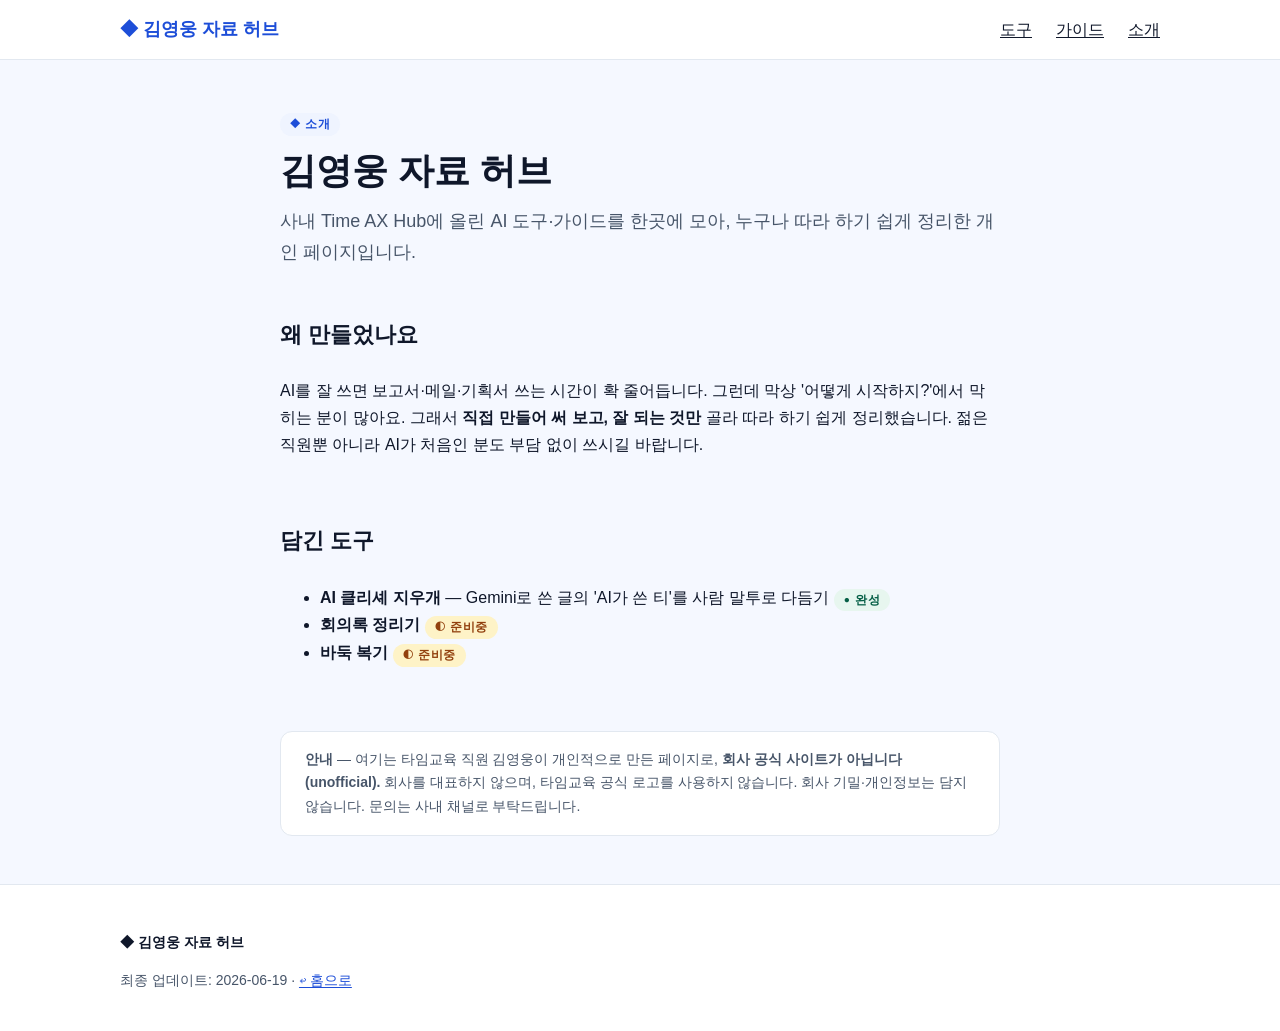
==== about.html @ 4eca7b5b "feat: 김영웅 자료 허브 v1 — 홈·AI클리셰지우개·가이드·소개 (Time AX Hub 연계·비공식)" ====
<!DOCTYPE html>
<html lang="ko">
<head>
<meta charset="UTF-8">
<meta name="viewport" content="width=device-width, initial-scale=1">
<title>소개 — 김영웅 자료 허브</title>
<meta name="description" content="김영웅 자료 허브 소개. 사내 Time AX Hub에 올린 AI 도구·가이드를 한곳에 모은 개인 페이지(비공식).">
<link rel="icon" href="assets/img/logo-wordmark.svg" type="image/svg+xml">
<link rel="stylesheet" href="assets/css/style.css">
</head>
<body>

<header class="nav">
  <div class="container" style="display:flex;align-items:center;justify-content:space-between;width:100%;">
    <a class="is-button" href="index.html" aria-label="김영웅 자료 허브 홈">◆ 김영웅 자료 허브</a>
    <nav>
      <button class="nav__toggle" aria-label="메뉴 열기" aria-expanded="false" aria-controls="navMenu">☰</button>
      <div class="nav__menu" id="navMenu">
        <a href="index.html#tools">도구</a>
        <a href="guide.html">가이드</a>
        <a href="about.html">소개</a>
      </div>
    </nav>
  </div>
</header>

<main>
  <div class="reading">
    <section>
      <span class="badge badge--primary"><span class="badge__icon">◆</span>소개</span>
      <h1 class="display" style="margin-top:12px;">김영웅 자료 허브</h1>
      <p style="color:var(--sub);font-size:var(--fs-h3);margin:0;">사내 Time AX Hub에 올린 AI 도구·가이드를 한곳에 모아, 누구나 따라 하기 쉽게 정리한 개인 페이지입니다.</p>
    </section>

    <section style="padding-top:0;">
      <h2 class="section-title">왜 만들었나요</h2>
      <p>AI를 잘 쓰면 보고서·메일·기획서 쓰는 시간이 확 줄어듭니다. 그런데 막상 '어떻게 시작하지?'에서 막히는 분이 많아요. 그래서 <b>직접 만들어 써 보고, 잘 되는 것만</b> 골라 따라 하기 쉽게 정리했습니다. 젊은 직원뿐 아니라 AI가 처음인 분도 부담 없이 쓰시길 바랍니다.</p>
    </section>

    <section style="padding-top:0;">
      <h2 class="section-title">담긴 도구</h2>
      <ul>
        <li><b>AI 클리셰 지우개</b> — Gemini로 쓴 글의 'AI가 쓴 티'를 사람 말투로 다듬기 <span class="badge badge--success"><span class="badge__icon">●</span>완성</span></li>
        <li><b>회의록 정리기</b> <span class="badge badge--warn"><span class="badge__icon">◐</span>준비중</span></li>
        <li><b>바둑 복기</b> <span class="badge badge--warn"><span class="badge__icon">◐</span>준비중</span></li>
      </ul>
    </section>

    <section style="padding-top:0;">
      <div class="identity">
        <b>안내</b> — 여기는 타임교육 직원 김영웅이 개인적으로 만든 페이지로, <b>회사 공식 사이트가 아닙니다(unofficial).</b> 회사를 대표하지 않으며, 타임교육 공식 로고를 사용하지 않습니다. 회사 기밀·개인정보는 담지 않습니다. 문의는 사내 채널로 부탁드립니다.
      </div>
    </section>
  </div>
</main>

<footer>
  <div class="container">
    <p><b>◆ 김영웅 자료 허브</b></p>
    <p class="gov">최종 업데이트: 2026-06-19 · <a href="index.html">↩ 홈으로</a></p>
  </div>
</footer>

<script src="assets/js/main.js"></script>
</body>
</html>
---- assets/css/style.css ----
/* =============================================================
   김영웅 자료 허브 — 디자인 시스템 토큰 v1.0 (2026-06-19)
   Time AX Hub 파랑 SaaS 패밀리룩 이식판
   - 색약 안전: 모든 의미색은 색+글자라벨+모양 병기를 전제(아래 유틸 참조)
   - 정적 사이트용: 빌드툴 없이 GitHub Pages에 그대로 업로드
   - 대비 검증: 모든 텍스트/배경 쌍 WCAG AA 이상(별도 검증표 통과)
   ============================================================= */

:root {
  /* ---------- 1. 브랜드 / 색 팔레트 ---------- */
  --primary:        #2563EB;
  --primary-deep:   #1D4ED8;
  --primary-soft:   #EFF4FF;
  --secondary:      #7C3AED;
  --secondary-soft: #F3EEFE;

  --bg:             #F5F8FF;
  --surface:        #FFFFFF;
  --ink:            #0F172A;
  --sub:            #475569;
  --line:           #E2E8F0;

  --success:        #047857;
  --success-soft:   #E7F6EF;
  --success-ink:    #065F46;
  --warn:           #B45309;
  --warn-soft:      #FEF3C7;
  --warn-ink:       #92400E;
  --danger:         #B91C1C;
  --danger-soft:    #FEE2E2;

  /* ---------- 2. 폰트 스택 ---------- */
  --font-sans:
    -apple-system, BlinkMacSystemFont,
    "Apple SD Gothic Neo",
    "Segoe UI", "Malgun Gothic", "맑은 고딕",
    "Noto Sans KR", Roboto,
    "Helvetica Neue", Arial, sans-serif;
  --font-mono:
    "SFMono-Regular", "SF Mono", Consolas,
    "D2Coding", "Noto Sans Mono", "Courier New", monospace;

  /* ---------- 3. 타이포 스케일 ---------- */
  --fs-display: 2.25rem;
  --fs-h1:      1.75rem;
  --fs-h2:      1.375rem;
  --fs-h3:      1.125rem;
  --fs-body:    1rem;
  --fs-sm:      0.875rem;
  --fs-xs:      0.75rem;

  --lh-tight:   1.3;
  --lh-base:    1.7;
  --fw-reg:     400;
  --fw-med:     500;
  --fw-semi:    600;
  --fw-bold:    700;
  --ls-kicker:  0.04em;

  /* ---------- 4. 간격 ---------- */
  --sp-1: 4px;  --sp-2: 8px;  --sp-3: 12px; --sp-4: 16px;
  --sp-5: 24px; --sp-6: 32px; --sp-7: 48px; --sp-8: 64px;

  /* ---------- 5. 라운드 ---------- */
  --r-sm:   8px;
  --r-md:   12px;
  --r-lg:   16px;
  --r-xl:   24px;
  --r-pill: 999px;

  /* ---------- 6. 그림자 ---------- */
  --sh-sm:  0 1px 2px rgba(15, 23, 42, .06);
  --sh-md:  0 4px 12px rgba(15, 23, 42, .08);
  --sh-lg:  0 10px 28px rgba(37, 99, 235, .10);
  --sh-focus: 0 0 0 3px rgba(37, 99, 235, .35);

  /* ---------- 7. 레이아웃 ---------- */
  --container: 1080px;
  --reading:   760px;
  --nav-h:     60px;
  --ease:      cubic-bezier(.2, .7, .2, 1);
  --dur:       .18s;
}

/* ===== 기본 리셋 + 베이스 ===== */
*, *::before, *::after { box-sizing: border-box; }
html { -webkit-text-size-adjust: 100%; }
body {
  margin: 0;
  background: var(--bg);
  color: var(--ink);
  font-family: var(--font-sans);
  font-size: var(--fs-body);
  line-height: var(--lh-base);
  -webkit-font-smoothing: antialiased;
}
a { color: var(--primary-deep); text-underline-offset: 2px; }
a:hover { color: var(--primary); }

/* ===== 카드 ===== */
.card {
  background: var(--surface);
  border: 1px solid var(--line);
  border-radius: var(--r-lg);
  box-shadow: var(--sh-sm);
  padding: var(--sp-5);
  transition: box-shadow var(--dur) var(--ease), transform var(--dur) var(--ease);
}
.card--feature { border-top: 3px solid var(--primary); }

/* ===== 버튼 ===== */
.btn {
  display: inline-flex; align-items: center; gap: var(--sp-2);
  padding: 10px 18px;
  border-radius: var(--r-md);
  font: var(--fw-semi) var(--fs-body)/1 var(--font-sans);
  cursor: pointer; border: 1px solid transparent;
  text-decoration: none;
  transition: background var(--dur) var(--ease), box-shadow var(--dur) var(--ease);
}
.btn--primary { background: var(--primary); color: #fff; }
.btn--primary:hover { background: var(--primary-deep); box-shadow: var(--sh-md); }
.btn--ghost { background: var(--surface); color: var(--primary-deep); border-color: var(--line); }
.btn--ghost:hover { background: var(--primary-soft); }

/* ===== 배지 (색+라벨+모양) ===== */
.badge {
  display: inline-flex; align-items: center; gap: 5px;
  padding: 3px 10px; border-radius: var(--r-pill);
  font-size: var(--fs-xs); font-weight: var(--fw-semi);
  letter-spacing: var(--ls-kicker); line-height: 1.4;
}
.badge__icon { font-size: 0.85em; }
.badge--primary { background: var(--primary-soft); color: var(--primary-deep); }
.badge--success { background: var(--success-soft); color: var(--success-ink); }
.badge--warn    { background: var(--warn-soft);    color: var(--warn-ink); }
.badge--danger  { background: var(--danger-soft);  color: var(--danger); }

/* ===== 카테고리 탭 ===== */
.tab {
  padding: 8px 16px; border-radius: var(--r-pill);
  font-size: var(--fs-sm); font-weight: var(--fw-med);
  color: var(--sub); background: transparent; border: 1px solid var(--line);
}
.tab[aria-current="true"] { color: #fff; background: var(--primary); border-color: var(--primary); }

/* ===== 아이콘 타일 ===== */
.icon-tile {
  width: 56px; height: 56px; border-radius: var(--r-md);
  display: grid; place-items: center;
  background: var(--primary-soft); color: var(--primary-deep);
}
.icon-tile svg { width: 28px; height: 28px; stroke: currentColor; fill: none; stroke-width: 2; }
.icon-tile--secondary { background: var(--secondary-soft); color: var(--secondary); }

@media (prefers-reduced-motion: reduce) {
  * { transition: none !important; }
}

/* =========================================================
   보강 블록 — 검증 반영(반응형·접근성·동선). 토큰 아래 append.
   ========================================================= */

/* [A] 컨테이너 래퍼 + 가로 스크롤 봉인 */
.container { width:100%; max-width:var(--container); margin-inline:auto; padding-inline:20px; }
.reading   { width:100%; max-width:var(--reading);   margin-inline:auto; padding-inline:20px; }
html, body { overflow-x:hidden; }
img, svg, video, table { max-width:100%; }

/* [B] pre 프롬프트 박스 — 가로 스크롤 제거 */
pre {
  white-space:pre-wrap; word-break:break-word; overflow-wrap:anywhere;
  max-width:100%; overflow-x:auto; -webkit-overflow-scrolling:touch;
  font-family:var(--font-mono); font-size:var(--fs-sm); line-height:1.6;
  background:var(--primary-soft); border:1px solid var(--line);
  border-radius:var(--r-md); padding:var(--sp-4); margin:0;
}

/* [C] 링크 기본 밑줄 */
a { text-decoration:underline; }
.btn, .nav__menu a.is-button, .nav a.is-button { text-decoration:none; }

/* [D] focus outline 병기 */
:focus-visible { outline:3px solid var(--primary); outline-offset:2px; box-shadow:var(--sh-focus); }

/* [E] 반응형 타이포 — 한글 어절 줄바꿈 */
.display { font-size:clamp(1.6rem, 5.2vw, 2.25rem); line-height:var(--lh-tight); word-break:keep-all; font-weight:var(--fw-bold); margin:0 0 var(--sp-3); }
h2 { word-break:keep-all; }

/* [F] 카드 그리드 */
.grid { display:grid; gap:var(--sp-5); grid-template-columns:repeat(auto-fit, minmax(min(100%,280px),1fr)); }

/* [G] 히어로 2단 → 폰 1단 */
.hero { display:grid; grid-template-columns:1.1fr .9fr; gap:var(--sp-6); padding:var(--sp-7); border-radius:var(--r-xl); background:linear-gradient(135deg,#EFF4FF,#F5F8FF); border:1px solid var(--line); align-items:center; }
.hero__cta { display:flex; flex-wrap:wrap; gap:var(--sp-3); margin-top:var(--sp-5); }

/* [H] sticky 네비 + 앵커 가림 방지 */
.nav { position:sticky; top:0; z-index:50; height:var(--nav-h); background:var(--surface);
       border-bottom:1px solid var(--line); display:flex; align-items:center; justify-content:space-between; }
[id] { scroll-margin-top:calc(var(--nav-h) + 12px); }

/* [I] 네비 메뉴 + 햄버거 */
.nav__menu { display:flex; gap:var(--sp-5); align-items:center; }
.nav__menu a { color:var(--ink); font-weight:var(--fw-med); }
.nav a.is-button { font-weight:var(--fw-bold); color:var(--primary-deep); font-size:var(--fs-h3); }
.nav__toggle { display:none; min-width:44px; min-height:44px; background:none; border:0; cursor:pointer; font-size:20px; }

/* [J] hover는 마우스 기기만 */
@media (hover:hover) and (pointer:fine) {
  .card:hover { box-shadow:var(--sh-lg); transform:translateY(-2px); }
}
@media (hover:none) { .card:hover { transform:none; } .card:active { box-shadow:var(--sh-md); } }

/* [K] 색약: 배지 줄바꿈 금지 */
.badge { white-space:nowrap; }

/* [L] 비활성(준비중) 카드/버튼 */
.card--soon { opacity:1; }
.btn--disabled { background:var(--surface); color:var(--sub);
  border:1px dashed var(--sub); cursor:not-allowed; }
.btn--disabled::before { content:"🔒 "; }

/* [M] Before/After — 적록 금지, 회색↔파랑 + 모양 */
.ba-before .ba-tag { background:var(--line);        color:var(--ink); }
.ba-after  .ba-tag { background:var(--primary-soft); color:var(--primary-deep); }
.ba-before { border-left:4px dashed var(--sub); }
.ba-after  { border-left:4px solid var(--primary); }

/* [N] 탭은 1차 비클릭 라벨 칩 */
.tab--label { cursor:default; pointer-events:none; }

/* ===== 공통 레이아웃 보조 ===== */
section { padding-block: var(--sp-7); }
.section-title { font-size:var(--fs-h2); font-weight:var(--fw-bold); margin:0 0 var(--sp-5); }
.identity { color:var(--sub); font-size:var(--fs-sm); background:var(--surface); border:1px solid var(--line); border-radius:var(--r-md); padding:var(--sp-4) var(--sp-5); }
.tabs { display:flex; flex-wrap:wrap; gap:var(--sp-2); align-items:center; }
.tabs .tabs-label { color:var(--sub); font-size:var(--fs-sm); margin-right:var(--sp-2); }
.flow { display:flex; flex-wrap:wrap; align-items:center; gap:var(--sp-3); }
.flow .cell { flex:1; min-width:140px; background:var(--surface); border:1px solid var(--line); border-radius:var(--r-md); padding:var(--sp-4); text-align:center; font-size:var(--fs-sm); }
.flow .cell b { display:block; margin-top:4px; }
.flow .cell--tool { border:2px solid var(--primary); background:var(--primary-soft); }
.flow .arrow { color:var(--primary-deep); font-weight:var(--fw-bold); font-size:20px; }
.glyph { font-weight:var(--fw-bold); }
.card .icon-tile { margin-bottom:var(--sp-3); }
.card h3 { font-size:var(--fs-h3); margin:0 0 var(--sp-2); }
.card .summary { color:var(--sub); font-size:var(--fs-sm); margin:0 0 var(--sp-4); }
.card .card-top { display:flex; justify-content:space-between; align-items:center; margin-bottom:var(--sp-3); gap:8px; flex-wrap:wrap; }
.card .soon-note { color:var(--sub); font-size:var(--fs-xs); margin:var(--sp-2) 0 0; }
.feature-tag { display:inline-flex; align-items:center; gap:4px; font-size:var(--fs-xs); font-weight:var(--fw-bold); color:var(--primary-deep); }
.rescue { background:var(--primary-soft); border:1px solid var(--line); border-radius:var(--r-xl); padding:var(--sp-6); }
.rescue h2 { margin:0 0 var(--sp-4); }
.steps-inline { display:flex; flex-wrap:wrap; gap:var(--sp-4); margin:var(--sp-4) 0; }
.steps-inline .s { flex:1; min-width:200px; }
.steps-inline .num { display:inline-flex; width:26px; height:26px; border-radius:50%; background:var(--primary); color:#fff; font-weight:var(--fw-bold); align-items:center; justify-content:center; margin-right:8px; }
.trust { background:var(--surface); border:1px solid var(--line); border-radius:var(--r-lg); padding:var(--sp-5) var(--sp-6); display:flex; flex-wrap:wrap; gap:var(--sp-4); align-items:center; justify-content:space-between; }
.trust .who b { color:var(--ink); }
.trust .meta { color:var(--sub); font-size:var(--fs-sm); }
footer { background:var(--surface); border-top:1px solid var(--line); color:var(--sub); font-size:var(--fs-sm); }
footer .container { padding-block:var(--sp-6); }
footer b { color:var(--ink); }
footer .gov { margin:var(--sp-2) 0; line-height:1.6; }

@media (max-width:960px) {
  .btn { min-height:44px; padding:12px 20px; }
  .tab { min-height:44px; padding:11px 18px; }
}
@media (max-width:760px) {
  .nav__toggle { display:inline-flex; align-items:center; justify-content:center; }
  .nav__menu {
    display:none; position:absolute; top:var(--nav-h); left:0; right:0;
    flex-direction:column; gap:0; background:var(--surface);
    border-bottom:1px solid var(--line); box-shadow:var(--sh-md); padding:0; z-index:60;
  }
  .nav__menu.is-open { display:flex; }
  .nav__menu a { padding:14px 20px; min-height:44px; width:100%; border-top:1px solid var(--line); }
  .hero { grid-template-columns:1fr; padding:var(--sp-6) var(--sp-4); }
  .hero__art { order:2; }
  .hero__cta .btn { flex:1 1 100%; justify-content:center; }
}
@media (max-width:640px) {
  :root { --nav-h:56px; }
  .container, .reading { padding-inline:16px; }
  table.responsive thead { position:absolute; left:-9999px; }
  table.responsive tr { display:block; margin-bottom:var(--sp-3);
    border:1px solid var(--line); border-radius:var(--r-md); padding:var(--sp-3); }
  table.responsive td { display:flex; gap:8px; padding:4px 0; }
  table.responsive td::before { content:attr(data-label); font-weight:var(--fw-semi);
    min-width:96px; color:var(--sub); }
}
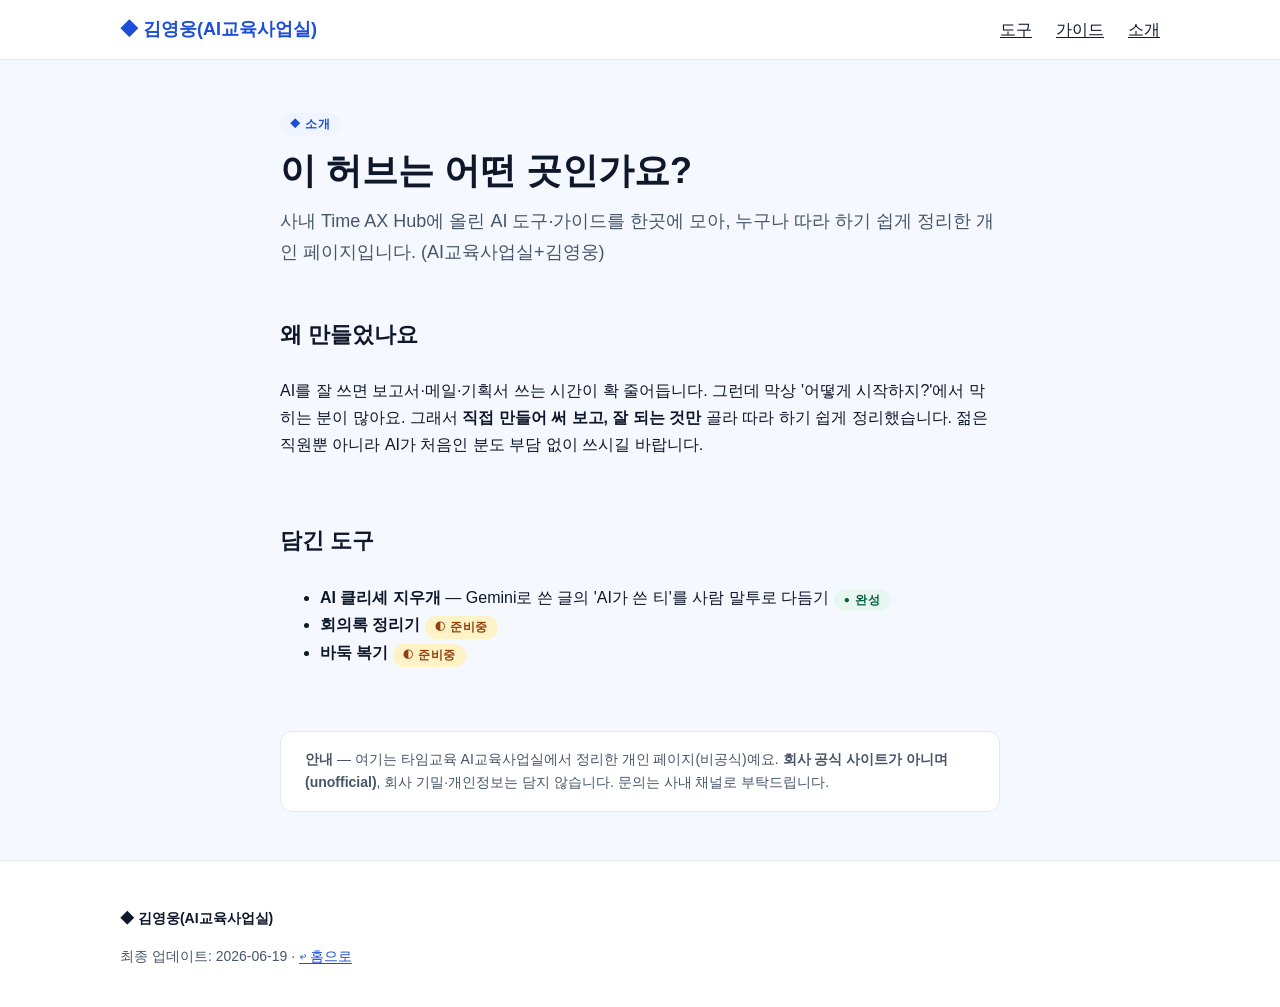
==== commit e4932958: "fix: 고지문 간결화·소속(AI교육사업실) 표기·워드마크 ◆김영웅(AI교육사업실)" ====
--- a/about.html
+++ b/about.html
@@ -12,7 +12,7 @@
 
 <header class="nav">
   <div class="container" style="display:flex;align-items:center;justify-content:space-between;width:100%;">
-    <a class="is-button" href="index.html" aria-label="김영웅 자료 허브 홈">◆ 김영웅 자료 허브</a>
+    <a class="is-button" href="index.html" aria-label="김영웅 자료 허브 홈">◆ 김영웅(AI교육사업실)</a>
     <nav>
       <button class="nav__toggle" aria-label="메뉴 열기" aria-expanded="false" aria-controls="navMenu">☰</button>
       <div class="nav__menu" id="navMenu">
@@ -28,8 +28,8 @@
   <div class="reading">
     <section>
       <span class="badge badge--primary"><span class="badge__icon">◆</span>소개</span>
-      <h1 class="display" style="margin-top:12px;">김영웅 자료 허브</h1>
-      <p style="color:var(--sub);font-size:var(--fs-h3);margin:0;">사내 Time AX Hub에 올린 AI 도구·가이드를 한곳에 모아, 누구나 따라 하기 쉽게 정리한 개인 페이지입니다.</p>
+      <h1 class="display" style="margin-top:12px;">이 허브는 어떤 곳인가요?</h1>
+      <p style="color:var(--sub);font-size:var(--fs-h3);margin:0;">사내 Time AX Hub에 올린 AI 도구·가이드를 한곳에 모아, 누구나 따라 하기 쉽게 정리한 개인 페이지입니다. (AI교육사업실+김영웅)</p>
     </section>
 
     <section style="padding-top:0;">
@@ -48,7 +48,7 @@
 
     <section style="padding-top:0;">
       <div class="identity">
-        <b>안내</b> — 여기는 타임교육 직원 김영웅이 개인적으로 만든 페이지로, <b>회사 공식 사이트가 아닙니다(unofficial).</b> 회사를 대표하지 않으며, 타임교육 공식 로고를 사용하지 않습니다. 회사 기밀·개인정보는 담지 않습니다. 문의는 사내 채널로 부탁드립니다.
+        <b>안내</b> — 여기는 타임교육 AI교육사업실에서 정리한 개인 페이지(비공식)예요. <b>회사 공식 사이트가 아니며(unofficial)</b>, 회사 기밀·개인정보는 담지 않습니다. 문의는 사내 채널로 부탁드립니다.
       </div>
     </section>
   </div>
@@ -56,7 +56,7 @@
 
 <footer>
   <div class="container">
-    <p><b>◆ 김영웅 자료 허브</b></p>
+    <p><b>◆ 김영웅(AI교육사업실)</b></p>
     <p class="gov">최종 업데이트: 2026-06-19 · <a href="index.html">↩ 홈으로</a></p>
   </div>
 </footer>
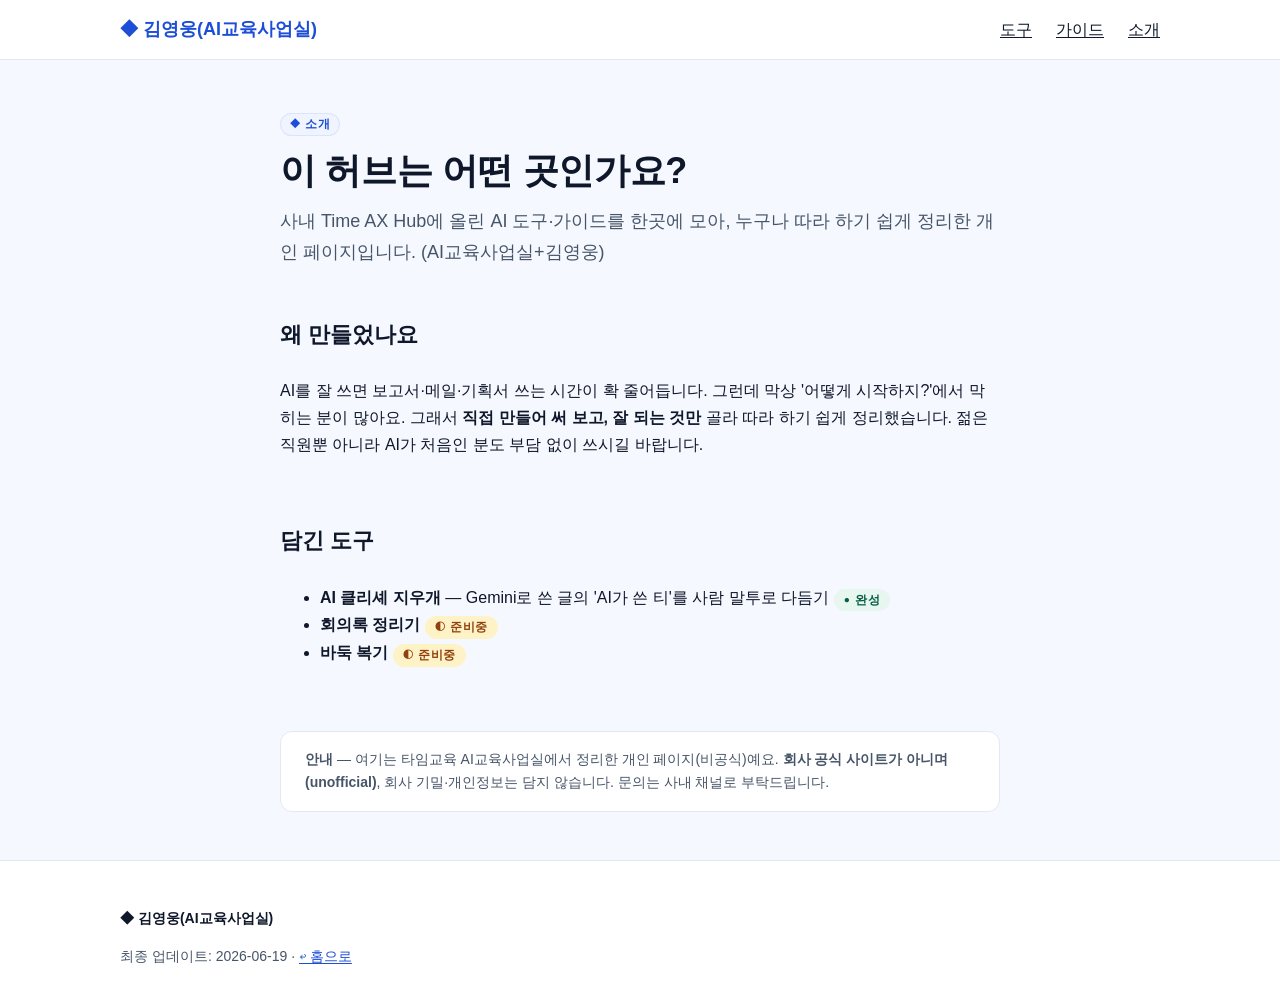
==== commit f70c4049: "feat: 디자인 강화 v2 전체 페이지 적용 — guide·about·도구 등장 애니메이션 통일" ====
--- a/about.html
+++ b/about.html
@@ -26,18 +26,18 @@
 
 <main>
   <div class="reading">
-    <section>
+    <section class="reveal">
       <span class="badge badge--primary"><span class="badge__icon">◆</span>소개</span>
       <h1 class="display" style="margin-top:12px;">이 허브는 어떤 곳인가요?</h1>
       <p style="color:var(--sub);font-size:var(--fs-h3);margin:0;">사내 Time AX Hub에 올린 AI 도구·가이드를 한곳에 모아, 누구나 따라 하기 쉽게 정리한 개인 페이지입니다. (AI교육사업실+김영웅)</p>
     </section>
 
-    <section style="padding-top:0;">
+    <section class="reveal" style="padding-top:0;">
       <h2 class="section-title">왜 만들었나요</h2>
       <p>AI를 잘 쓰면 보고서·메일·기획서 쓰는 시간이 확 줄어듭니다. 그런데 막상 '어떻게 시작하지?'에서 막히는 분이 많아요. 그래서 <b>직접 만들어 써 보고, 잘 되는 것만</b> 골라 따라 하기 쉽게 정리했습니다. 젊은 직원뿐 아니라 AI가 처음인 분도 부담 없이 쓰시길 바랍니다.</p>
     </section>
 
-    <section style="padding-top:0;">
+    <section class="reveal" style="padding-top:0;">
       <h2 class="section-title">담긴 도구</h2>
       <ul>
         <li><b>AI 클리셰 지우개</b> — Gemini로 쓴 글의 'AI가 쓴 티'를 사람 말투로 다듬기 <span class="badge badge--success"><span class="badge__icon">●</span>완성</span></li>
@@ -46,7 +46,7 @@
       </ul>
     </section>
 
-    <section style="padding-top:0;">
+    <section class="reveal" style="padding-top:0;">
       <div class="identity">
         <b>안내</b> — 여기는 타임교육 AI교육사업실에서 정리한 개인 페이지(비공식)예요. <b>회사 공식 사이트가 아니며(unofficial)</b>, 회사 기밀·개인정보는 담지 않습니다. 문의는 사내 채널로 부탁드립니다.
       </div>
--- a/assets/css/style.css
+++ b/assets/css/style.css
@@ -287,3 +287,37 @@
   table.responsive td::before { content:attr(data-label); font-weight:var(--fw-semi);
     min-width:96px; color:var(--sub); }
 }
+
+/* =========================================================
+   디자인 강화 v2 (2026-06-21 채택) — 등장 애니메이션·히어로 비주얼·폴리시
+   ========================================================= */
+@keyframes reveal-up { from { opacity:0; transform:translateY(18px); } to { opacity:1; transform:none; } }
+.reveal { animation: reveal-up .6s var(--ease) both; }
+.reveal-1{animation-delay:.05s;} .reveal-2{animation-delay:.15s;} .reveal-3{animation-delay:.25s;} .reveal-4{animation-delay:.35s;}
+@media (prefers-reduced-motion: reduce){ .reveal{animation:none;} }
+
+.hero--v2 { position:relative; overflow:hidden;
+  background:linear-gradient(135deg,#EAF1FE 0%,#F5F8FF 55%,#FFFFFF 100%); }
+.hero--v2::before { content:""; position:absolute; width:360px; height:360px; border-radius:50%;
+  background:radial-gradient(circle at 30% 30%, rgba(37,99,235,.20), rgba(124,58,237,.06) 60%, transparent 72%);
+  top:-130px; right:-90px; pointer-events:none; }
+.hero--v2::after { content:""; position:absolute; width:240px; height:240px; border-radius:50%;
+  background:radial-gradient(circle, rgba(124,58,237,.12), transparent 70%); bottom:-110px; left:-70px; pointer-events:none; }
+.hero--v2 .hero { background:transparent; border:none; }
+
+.hero-visual { position:relative; z-index:1; display:grid; gap:10px; }
+.vcard { background:#fff; border:1px solid var(--line); border-radius:16px; padding:15px 18px;
+  box-shadow:var(--sh-md); display:flex; align-items:center; gap:13px; }
+.vcard .vico { width:42px; height:42px; border-radius:12px; display:grid; place-items:center; flex:none; font-weight:800; font-size:18px; }
+.vcard.is-before .vico { background:#F3F4F6; color:#374151; }
+.vcard.is-tool { border-color:transparent; background:linear-gradient(135deg,#2563EB,#1D4ED8); color:#fff; box-shadow:var(--sh-lg); }
+.vcard.is-tool .vico { background:rgba(255,255,255,.22); color:#fff; }
+.vcard.is-after .vico { background:#EFF4FF; color:#1D4ED8; }
+.vcard .vsub { font-size:13px; color:var(--sub); }
+.vcard.is-tool .vsub { color:rgba(255,255,255,.85); }
+.vsep { text-align:center; color:var(--primary); font-weight:800; font-size:18px; line-height:1; }
+
+.btn--primary { background:linear-gradient(135deg,#2563EB,#1D4ED8); }
+.btn--primary:hover { transform:translateY(-1px); box-shadow:var(--sh-lg); }
+.display { font-weight:800; letter-spacing:-.01em; }
+.badge--primary { box-shadow:inset 0 0 0 1px rgba(37,99,235,.10); }
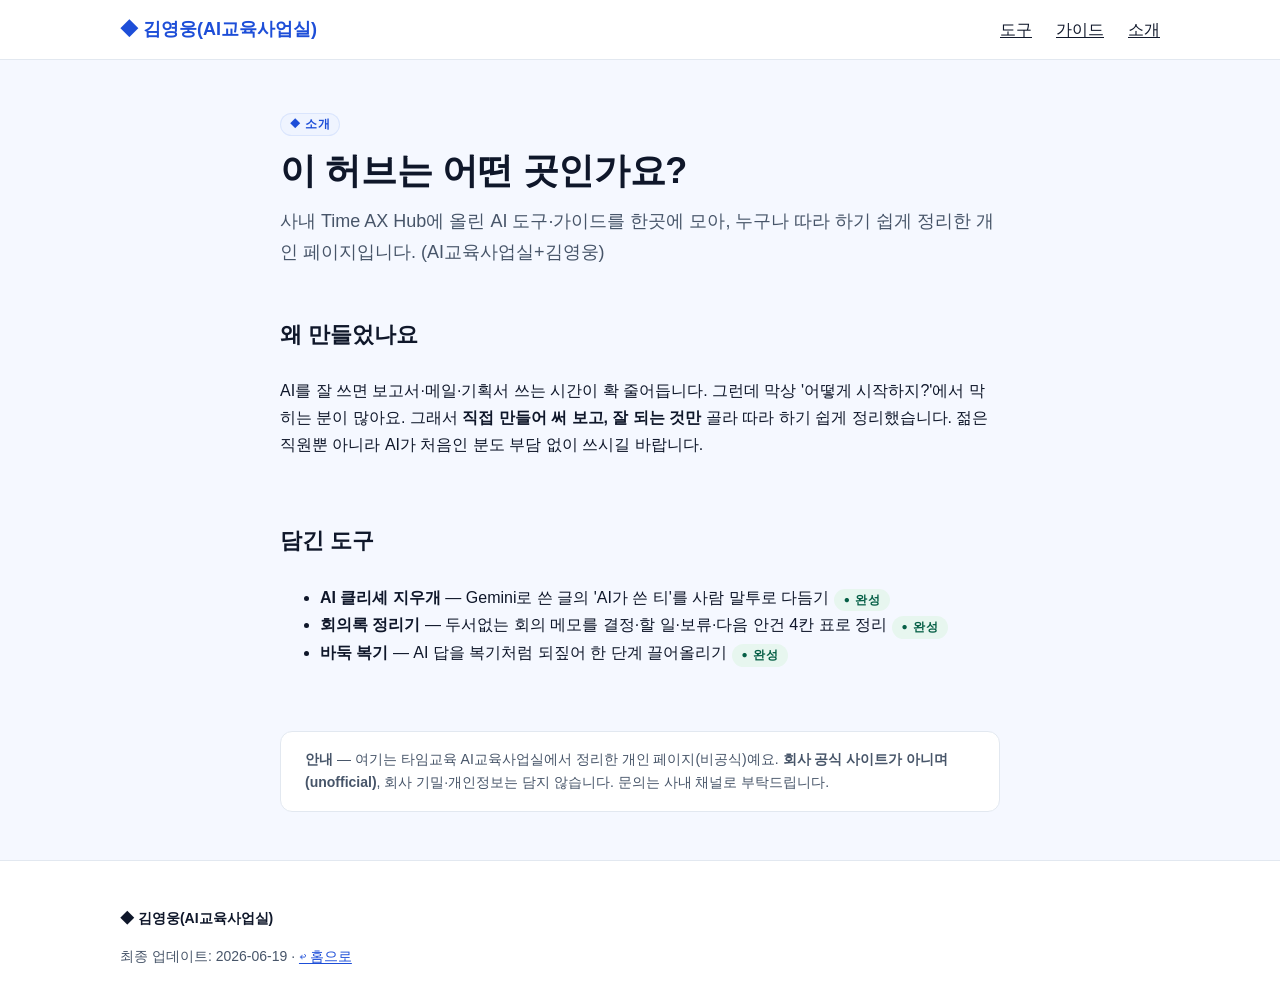
==== commit f431c67d: "feat: 회의록 정리기 v2.0 공개 + 도구 카드 별점 도입 - tools/meeting-notes.html 신규: 흐름도 + Before/After(메모→4칸표) + 프롬프트" ====
--- a/about.html
+++ b/about.html
@@ -41,8 +41,8 @@
       <h2 class="section-title">담긴 도구</h2>
       <ul>
         <li><b>AI 클리셰 지우개</b> — Gemini로 쓴 글의 'AI가 쓴 티'를 사람 말투로 다듬기 <span class="badge badge--success"><span class="badge__icon">●</span>완성</span></li>
-        <li><b>회의록 정리기</b> <span class="badge badge--warn"><span class="badge__icon">◐</span>준비중</span></li>
-        <li><b>바둑 복기</b> <span class="badge badge--warn"><span class="badge__icon">◐</span>준비중</span></li>
+        <li><b>회의록 정리기</b> — 두서없는 회의 메모를 결정·할 일·보류·다음 안건 4칸 표로 정리 <span class="badge badge--success"><span class="badge__icon">●</span>완성</span></li>
+        <li><b>바둑 복기</b> — AI 답을 복기처럼 되짚어 한 단계 끌어올리기 <span class="badge badge--success"><span class="badge__icon">●</span>완성</span></li>
       </ul>
     </section>
 
--- a/assets/css/style.css
+++ b/assets/css/style.css
@@ -321,3 +321,20 @@
 .btn--primary:hover { transform:translateY(-1px); box-shadow:var(--sh-lg); }
 .display { font-weight:800; letter-spacing:-.01em; }
 .badge--primary { box-shadow:inset 0 0 0 1px rgba(37,99,235,.10); }
+
+/* ===== 흐름도(알고리즘 관계도) ===== */
+.fchart { display:flex; flex-wrap:wrap; align-items:stretch; gap:8px; margin:16px 0; }
+.fnode { flex:1 1 120px; min-width:120px; background:#fff; border:1px solid var(--line);
+  border-radius:12px; padding:12px 10px; text-align:center; box-shadow:var(--sh-sm); }
+.fnode.is-key { border:2px solid var(--primary); background:var(--primary-soft); }
+.fnum { display:inline-flex; width:24px; height:24px; border-radius:50%; background:var(--primary);
+  color:#fff; font-weight:800; align-items:center; justify-content:center; font-size:13px; margin-bottom:6px; }
+.fnode b { display:block; font-size:14px; }
+.fnode .fdesc { font-size:12px; color:var(--sub); margin-top:3px; }
+.farrow { display:flex; align-items:center; justify-content:center; color:var(--primary-deep); font-weight:800; font-size:18px; }
+.fsteps { display:grid; grid-template-columns:1fr; gap:6px; margin:14px 0; }
+.fstep { display:flex; align-items:center; gap:10px; background:#fff; border:1px solid var(--line);
+  border-radius:10px; padding:9px 12px; font-size:14px; }
+.fstep .fnum { margin-bottom:0; flex:none; }
+.fstep.is-key { border-color:var(--primary); background:var(--primary-soft); font-weight:600; }
+@media(max-width:560px){ .fchart{flex-direction:column;} .farrow{transform:rotate(90deg);} }
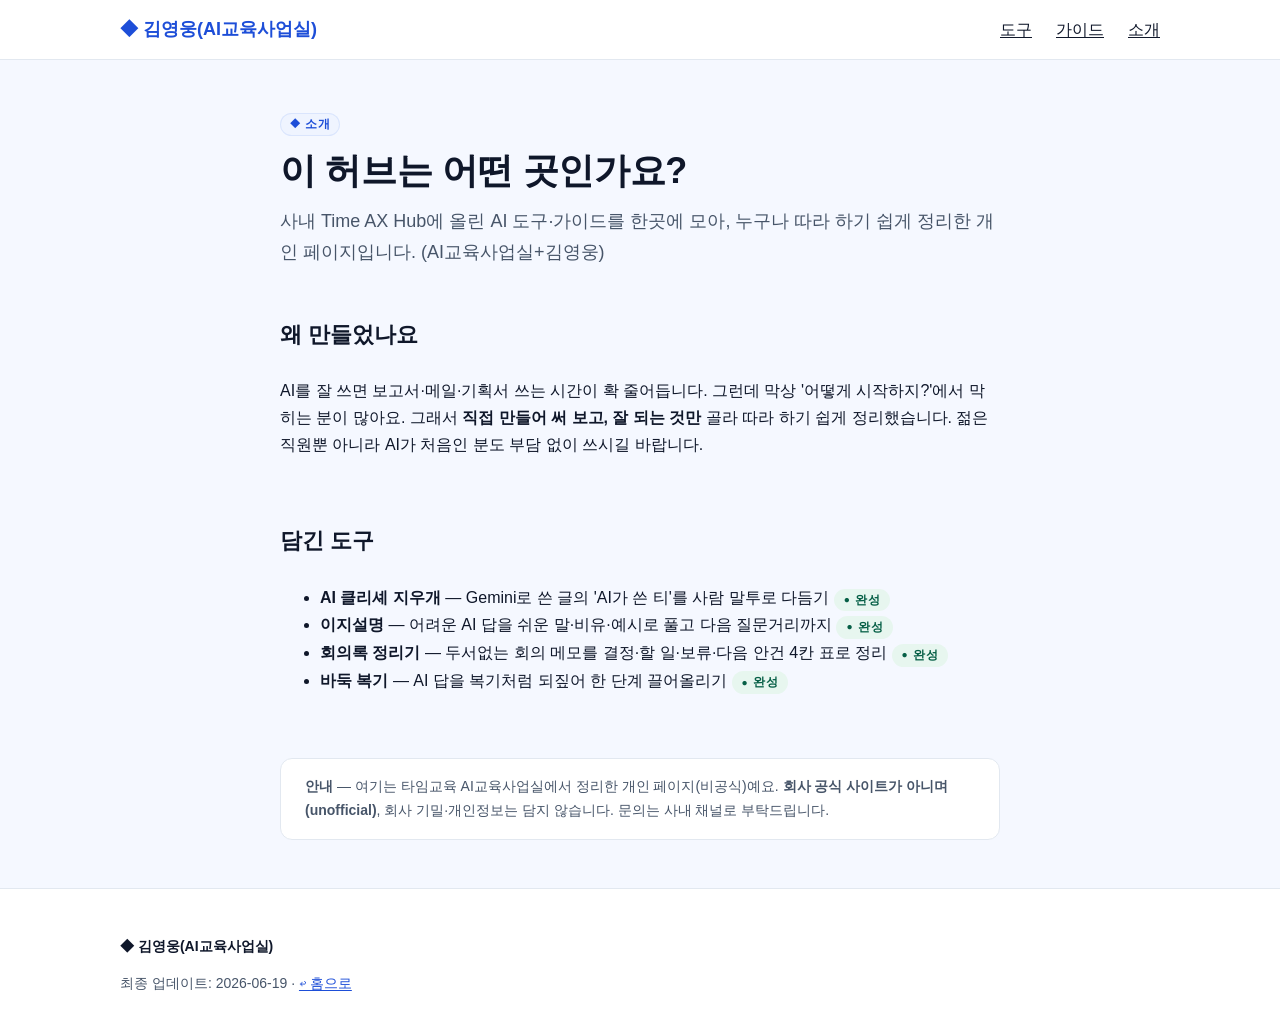
==== commit 5d96cd58: "feat: 이지설명 도구 v2.0 공개 (네 번째 도구) - tools/easy-explain.html 신규: 어려운 AI 답에 "이지설명" 한마디 → 5토막   (한 줄로·쉽게 " ====
--- a/about.html
+++ b/about.html
@@ -41,6 +41,7 @@
       <h2 class="section-title">담긴 도구</h2>
       <ul>
         <li><b>AI 클리셰 지우개</b> — Gemini로 쓴 글의 'AI가 쓴 티'를 사람 말투로 다듬기 <span class="badge badge--success"><span class="badge__icon">●</span>완성</span></li>
+        <li><b>이지설명</b> — 어려운 AI 답을 쉬운 말·비유·예시로 풀고 다음 질문거리까지 <span class="badge badge--success"><span class="badge__icon">●</span>완성</span></li>
         <li><b>회의록 정리기</b> — 두서없는 회의 메모를 결정·할 일·보류·다음 안건 4칸 표로 정리 <span class="badge badge--success"><span class="badge__icon">●</span>완성</span></li>
         <li><b>바둑 복기</b> — AI 답을 복기처럼 되짚어 한 단계 끌어올리기 <span class="badge badge--success"><span class="badge__icon">●</span>완성</span></li>
       </ul>
